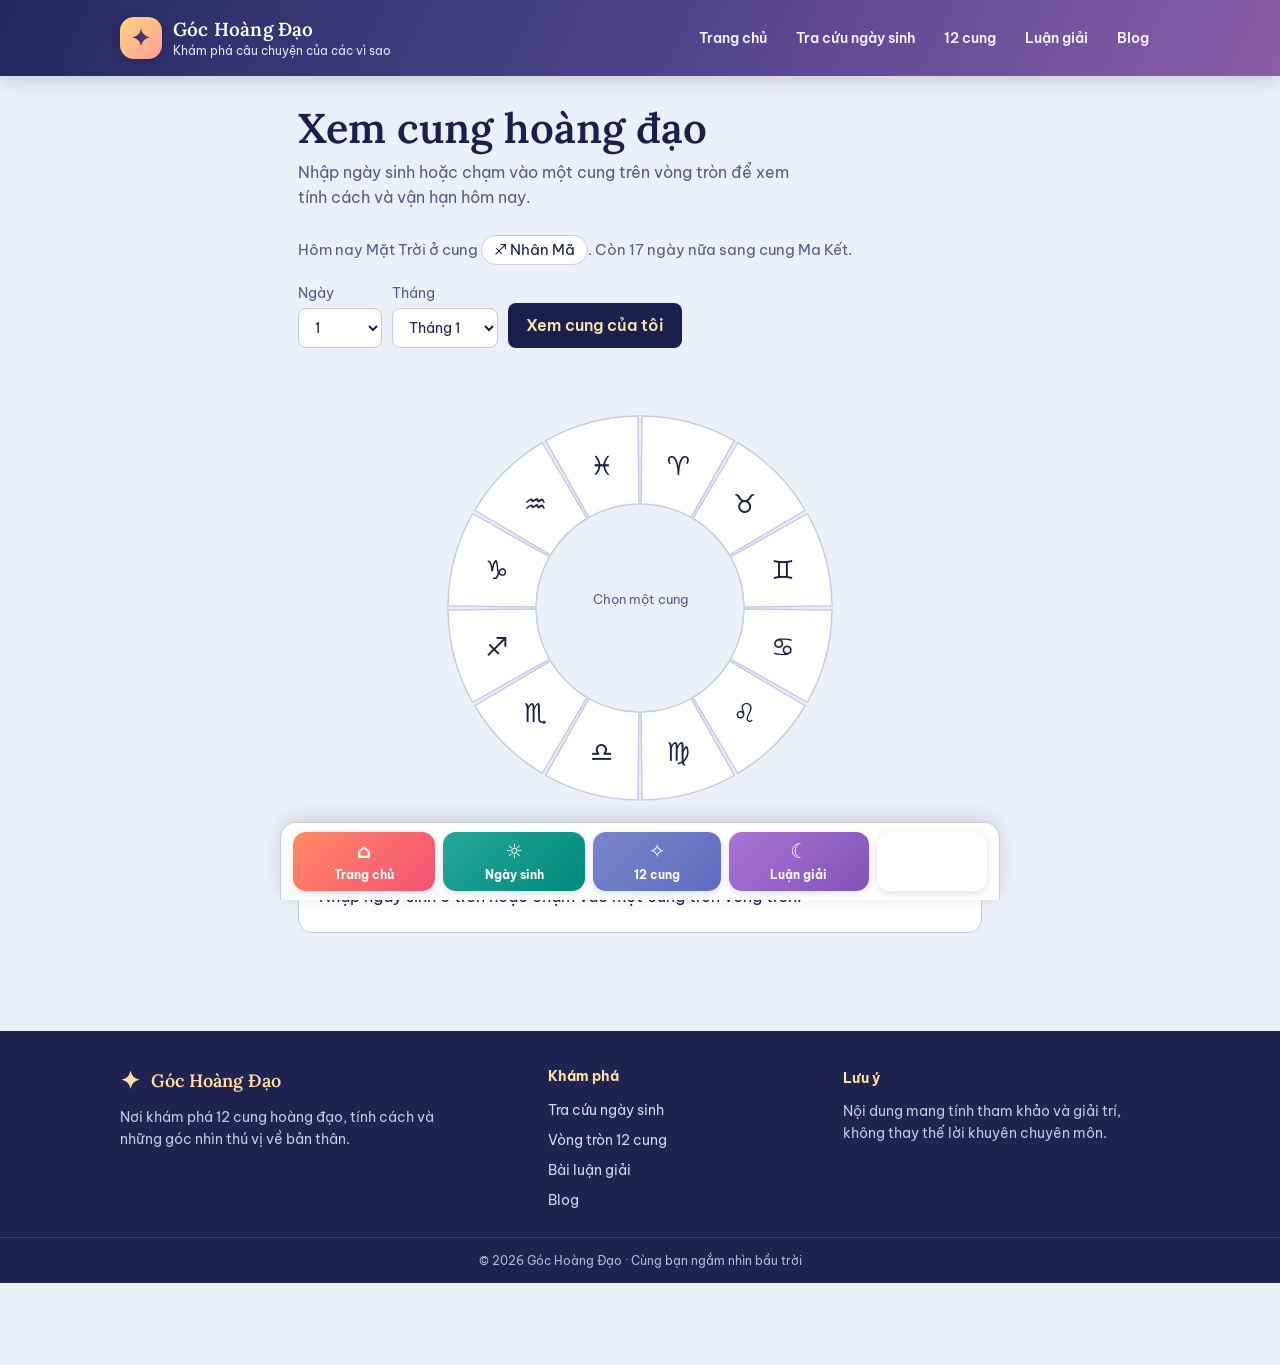
==== index.html @ cb4c326c "Refresh homepage stylesheet cache version" ====
<!DOCTYPE html>
<html lang="vi">
<head>
<meta charset="utf-8">
<meta name="viewport" content="width=device-width, initial-scale=1, viewport-fit=cover">
<title>Cung hoàng đạo</title>
<link rel="stylesheet" href="https://fonts.googleapis.com/css2?family=Be+Vietnam+Pro:wght@400;500;600&family=Lora:wght@500;600&display=swap">
<link rel="stylesheet" href="css/style.css?v=20261110">
</head>
<body id="top">
<header class="site-header">
  <div class="header-inner">
    <a class="brand" href="#top" aria-label="Góc Hoàng Đạo - Trang chủ">
      <span class="brand-mark" aria-hidden="true">✦</span>
      <span class="brand-copy"><strong>Góc Hoàng Đạo</strong><small>Khám phá câu chuyện của các vì sao</small></span>
    </a>
    <nav class="header-links" aria-label="Điều hướng chính">
      <a href="#top">Trang chủ</a>
      <a href="#lookup">Tra cứu ngày sinh</a>
      <a href="#wheel">12 cung</a>
      <a href="#detail">Luận giải</a>
      <a href="blog.php">Blog</a>
    </nav>
  </div>
</header>
<main>
<h1>Xem cung hoàng đạo</h1>
<p class="lead">Nhập ngày sinh hoặc chạm vào một cung trên vòng tròn để xem tính cách và vận hạn hôm nay.</p>

<p class="sunbar" id="sun"></p>
<div class="lookup" id="lookup">
  <label>Ngày <select id="d"></select></label>
  <label>Tháng <select id="m"></select></label>
  <button class="go" id="go">Xem cung của tôi</button>
</div>
<p class="err" id="err" role="alert"></p>
<p class="saved" id="saved"></p>

<svg class="wheel" id="wheel" viewBox="0 0 400 400" role="group" aria-label="Vòng 12 cung hoàng đạo"></svg>

<section class="card" id="detail" aria-live="polite"></section>
</main>
<footer class="site-footer">
  <div class="footer-inner">
    <div class="footer-about">
      <a class="footer-brand" href="#top"><span aria-hidden="true">✦</span> Góc Hoàng Đạo</a>
      <p>Nơi khám phá 12 cung hoàng đạo, tính cách và những góc nhìn thú vị về bản thân.</p>
    </div>
    <div class="footer-links">
      <strong>Khám phá</strong>
      <a href="#lookup">Tra cứu ngày sinh</a>
      <a href="#wheel">Vòng tròn 12 cung</a>
      <a href="#detail">Bài luận giải</a>
      <a href="blog.php">Blog</a>
    </div>
    <div class="footer-note">
      <strong>Lưu ý</strong>
      <p>Nội dung mang tính tham khảo và giải trí, không thay thế lời khuyên chuyên môn.</p>
    </div>
  </div>
  <div class="footer-bottom">© 2026 Góc Hoàng Đạo · Cùng bạn ngắm nhìn bầu trời</div>
</footer>

<nav class="bottom-nav" aria-label="Menu nhanh">
  <a href="#top" data-target="top"><span aria-hidden="true">⌂</span>Trang chủ</a>
  <a href="#lookup" data-target="lookup"><span aria-hidden="true">☼</span>Ngày sinh</a>
  <a href="#wheel" data-target="wheel"><span aria-hidden="true">✧</span>12 cung</a>
  <a href="#detail" data-target="detail"><span aria-hidden="true">☾</span>Luận giải</a>
  <a href="blog.php"><span aria-hidden="true">✎</span>Blog</a>
</nav>
<script src="js/script.js"></script>
</body>
</html>
---- css/style.css ----
:root{--bg:#EDEFF8;--surf:#FFFFFF;--ink:#1B1F4B;--mute:#565B85;--acc:#8F6516;--line:#C5C9E4;--hov:#E0E4F7;--sel:#1B1F4B;--onsel:#F3E3B5;color-scheme:light;box-sizing:border-box;padding-top:env(safe-area-inset-top,0px);padding-bottom:env(safe-area-inset-bottom,0px)}
@media (prefers-color-scheme:dark){:root:not([data-theme="light"]){--bg:#11142E;--surf:#1B1F45;--ink:#E7E9F7;--mute:#A3A8CF;--acc:#E0B866;--line:#363B73;--hov:#262B5C;--sel:#E0B866;--onsel:#11142E;color-scheme:dark}}
:root[data-theme="dark"]{--bg:#11142E;--surf:#1B1F45;--ink:#E7E9F7;--mute:#A3A8CF;--acc:#E0B866;--line:#363B73;--hov:#262B5C;--sel:#E0B866;--onsel:#11142E;color-scheme:dark}
*,*::before,*::after{box-sizing:inherit}
html{scroll-padding-top:env(safe-area-inset-top,0px)}
body{margin:0;background:var(--bg);color:var(--ink);font:400 16px/1.6 "Be Vietnam Pro",system-ui,sans-serif}
main{max-width:720px;margin:0 auto;padding:28px 18px 56px}
h1,h2{font-family:Lora,Georgia,serif;font-weight:600;margin:0}
h1{font-size:clamp(1.9rem,6vw,2.6rem);line-height:1.15}
.lead{color:var(--mute);margin:8px 0 24px;max-width:46ch}
.lookup{display:flex;flex-wrap:wrap;gap:10px;align-items:end;margin-bottom:6px}
label{display:flex;flex-direction:column;font-size:.85rem;color:var(--mute);gap:4px}
select,button{font:inherit;color:var(--ink)}
select{background:var(--surf);border:1px solid var(--line);border-radius:8px;padding:9px 12px;min-width:84px}
.go{background:var(--sel);color:var(--onsel);border:0;border-radius:8px;padding:10px 18px;font-weight:600;cursor:pointer}
:focus-visible{outline:3px solid var(--acc);outline-offset:2px}
.err{color:#B3261E;min-height:1.5em;margin:6px 0 0;font-size:.9rem}
@media (prefers-color-scheme:dark){:root:not([data-theme="light"]) .err{color:#FF9C94}}
.wheel{display:block;width:100%;max-width:400px;margin:8px auto 28px;height:auto}
.sec{cursor:pointer}
.sec path{fill:var(--surf);stroke:var(--line);stroke-width:1.5;transition:fill .15s}
.sec:hover path{fill:var(--hov)}
.sec text{fill:var(--ink);font-size:26px;text-anchor:middle;dominant-baseline:central;pointer-events:none}
.sec.on path{fill:var(--sel);stroke:var(--sel)}
.sec.on text{fill:var(--onsel)}
.sec:focus-visible{outline:none}
.sec:focus-visible path{stroke:var(--acc);stroke-width:4}
.hub-s{font-size:54px;fill:var(--acc);text-anchor:middle}
.hub-n{font:600 20px Lora,Georgia,serif;fill:var(--ink);text-anchor:middle}
.hub-d{font-size:13px;fill:var(--mute);text-anchor:middle}
.card{background:var(--surf);border:1px solid var(--line);border-radius:14px;padding:22px 20px}
.card h2{font-size:1.7rem}
.meta{color:var(--mute);margin:4px 0 14px}
.meta b{color:var(--acc);font-weight:600}
.card h3{font-size:1rem;margin:18px 0 2px;font-weight:600}
.card p{margin:0}
.today{margin-top:22px;padding-top:6px;border-top:1px solid var(--line)}
.today dl{margin:10px 0 0;display:grid;grid-template-columns:auto 1fr;gap:6px 14px}
.today dt{color:var(--mute)}
.today dd{margin:0}
.note{font-size:.8rem;color:var(--mute);margin-top:10px}
.sunbar{margin:0 0 18px;color:var(--mute);font-size:.92rem}
.chip{font:inherit;background:var(--surf);border:1px solid var(--line);border-radius:999px;padding:2px 12px;cursor:pointer;color:var(--ink)}
.saved{min-height:1.4em;margin:2px 0 10px;font-size:.88rem;color:var(--mute)}
.lnk{font:inherit;background:none;border:0;color:var(--acc);text-decoration:underline;cursor:pointer;padding:0}
.match{margin:6px 0 0;padding-left:1.2em}.match b{color:var(--acc)}

/* Thanh menu nhiều màu, tự ẩn khi cuộn xuống và hiện khi cuộn lên */
html{scroll-behavior:smooth;scroll-padding-bottom:calc(76px + env(safe-area-inset-bottom,0px))}
body{padding-bottom:calc(82px + env(safe-area-inset-bottom,0px))}
.bottom-nav{position:fixed;z-index:1000;left:0;right:0;bottom:0;display:flex;gap:8px;overflow-x:auto;overscroll-behavior-x:contain;scrollbar-width:none;-webkit-overflow-scrolling:touch;padding:9px 12px calc(9px + env(safe-area-inset-bottom,0px));background:color-mix(in srgb,var(--surf) 96%,transparent);border-top:1px solid var(--line);box-shadow:0 -4px 18px rgba(20,25,70,.14);backdrop-filter:blur(14px);-webkit-backdrop-filter:blur(14px);transform:translateY(0);opacity:1;transition:transform .25s ease,opacity .25s ease}
.bottom-nav::-webkit-scrollbar{display:none}
.bottom-nav a{flex:1 0 auto;min-width:76px;display:flex;flex-direction:column;align-items:center;justify-content:center;gap:2px;padding:7px 12px;border-radius:13px;color:#fff;text-decoration:none;font-size:.76rem;font-weight:700;white-space:nowrap;box-shadow:0 2px 7px rgba(20,25,70,.14);transition:filter .15s,transform .15s}
.bottom-nav a:nth-child(1){background:linear-gradient(135deg,#ff8a65,#f45175)}
.bottom-nav a:nth-child(2){background:linear-gradient(135deg,#26a69a,#00897b)}
.bottom-nav a:nth-child(3){background:linear-gradient(135deg,#7986cb,#5c6bc0)}
.bottom-nav a:nth-child(4){background:linear-gradient(135deg,#ab72d5,#8053b8)}
.bottom-nav a span{font-size:1.25rem;line-height:1.2;color:#fff}
.bottom-nav a:active,.bottom-nav a:focus-visible{filter:brightness(1.12);transform:translateY(-2px)}
.bottom-nav.nav-hidden{transform:translateY(110%);opacity:0;pointer-events:none}
@media(min-width:700px){.bottom-nav{left:50%;right:auto;transform:translateX(-50%);width:min(100%,720px);border:1px solid var(--line);border-bottom:0;border-radius:16px 16px 0 0}.bottom-nav.nav-hidden{transform:translate(-50%,110%)}}
@media(prefers-reduced-motion:reduce){html{scroll-behavior:auto}.bottom-nav{transition:none}}


/* Header trang */
.site-header{position:relative;z-index:5;background:linear-gradient(115deg,#25285f 0%,#51458d 55%,#8b5da8 100%);color:#fff;box-shadow:0 5px 20px rgba(29,28,80,.18)}
.header-inner{max-width:1080px;margin:0 auto;padding:17px 20px;display:flex;align-items:center;justify-content:space-between;gap:22px}
.brand,.footer-brand{display:inline-flex;align-items:center;gap:11px;color:inherit;text-decoration:none}
.brand-mark{width:42px;height:42px;display:grid;place-items:center;border-radius:14px;background:linear-gradient(135deg,#ffd77d,#ff9c9c);color:#43336f;font-size:1.65rem;box-shadow:0 3px 12px rgba(0,0,0,.16)}
.brand-copy{display:flex;flex-direction:column;line-height:1.3}
.brand-copy strong{font:600 1.18rem Lora,Georgia,serif;letter-spacing:.01em}
.brand-copy small{font-size:.72rem;color:#e7e2ff;margin-top:3px}
.header-links{display:flex;align-items:center;justify-content:flex-end;gap:7px;flex-wrap:wrap}
.header-links a{color:#f7f4ff;text-decoration:none;font-size:.86rem;font-weight:600;padding:8px 11px;border-radius:999px;transition:background .18s,color .18s}
.header-links a:hover,.header-links a:focus-visible{background:rgba(255,255,255,.17);color:#ffe5a6}
.site-footer{margin-top:42px;background:#20234f;color:#eeedff}
.footer-inner{max-width:1080px;margin:0 auto;padding:34px 20px 26px;display:grid;grid-template-columns:1.5fr 1fr 1.2fr;gap:32px}
.footer-brand{font:600 1.12rem Lora,Georgia,serif;color:#ffe0a0}
.footer-brand span{font-size:1.5rem}
.footer-about p,.footer-note p{max-width:38ch;color:#c7c8e4;font-size:.86rem;margin:10px 0 0}
.footer-links{display:flex;flex-direction:column;align-items:flex-start;gap:8px}
.footer-links strong,.footer-note strong{color:#ffe0a0;font-size:.9rem;margin-bottom:3px}
.footer-links a{color:#d9d8f0;text-decoration:none;font-size:.86rem}
.footer-links a:hover{color:#fff0bd;text-decoration:underline}
.footer-bottom{border-top:1px solid rgba(255,255,255,.13);padding:13px 18px;text-align:center;color:#b9badb;font-size:.76rem}
@media(max-width:640px){
  .header-inner{align-items:flex-start;flex-direction:column;gap:13px;padding:14px 16px}
  .header-links{width:100%;justify-content:flex-start;gap:4px}
  .header-links a{font-size:.78rem;padding:7px 9px}
  .footer-inner{grid-template-columns:1fr;gap:22px;padding:28px 18px 22px}
}


/* Blog */
.blog-main{max-width:980px}
.blog-grid{display:grid;grid-template-columns:repeat(auto-fit,minmax(250px,1fr));gap:18px;margin-top:26px}
.blog-card,.blog-empty{overflow:hidden;background:var(--surf);border:1px solid var(--line);border-radius:16px}
.blog-card> a img{display:block;width:100%;height:190px;object-fit:cover}
.blog-card-body{padding:18px}
.blog-card h2{font-size:1.25rem;line-height:1.35;margin:6px 0 10px}
.blog-card h2 a{color:var(--ink);text-decoration:none}
.blog-card p{color:var(--mute);margin:0 0 12px}
.blog-category{color:var(--acc)!important;font-size:.82rem;font-weight:700;letter-spacing:.03em}
.blog-read,.blog-back{color:var(--acc);font-weight:600;text-decoration:none}
.blog-empty{padding:28px}
.blog-article{max-width:760px;margin:0 auto;background:var(--surf);border:1px solid var(--line);border-radius:16px;padding:clamp(20px,5vw,42px)}
.blog-article h1{margin:8px 0 12px}
.blog-hero{display:block;width:100%;max-height:460px;object-fit:cover;border-radius:12px;margin:22px 0}
.blog-content{font-size:1.04rem;line-height:1.9;overflow-wrap:anywhere}
.admin-wrap{max-width:850px;margin:0 auto;padding:28px 16px 70px}
.admin-panel{background:var(--surf);border:1px solid var(--line);border-radius:16px;padding:24px;box-shadow:0 8px 28px rgba(20,25,70,.08)}
.admin-panel h1{font-size:1.8rem;margin-bottom:18px}
.admin-panel form{display:grid;gap:14px}
.admin-panel label{display:flex;flex-direction:column;gap:6px;color:var(--mute);font-weight:600}
.admin-panel input,.admin-panel textarea,.admin-panel select{width:100%;padding:11px 12px;border:1px solid var(--line);border-radius:9px;background:var(--bg);color:var(--ink);font:inherit}
.admin-panel textarea{resize:vertical}
.admin-panel .go{justify-self:start}
.admin-panel a{color:var(--acc)}
.admin-error,.admin-message{color:#b3261e}
.admin-wide{max-width:100%}
.admin-top{display:flex;align-items:center;justify-content:space-between;gap:12px}
.admin-new{display:inline-block;text-decoration:none;padding:10px 15px}
.admin-table{overflow-x:auto}
.admin-table table{width:100%;border-collapse:collapse}
.admin-table th,.admin-table td{text-align:left;padding:12px 9px;border-bottom:1px solid var(--line)}
.inline-form{display:inline}
@media(max-width:600px){.admin-panel{padding:18px}.admin-top{align-items:flex-start;flex-direction:column}.admin-table th,.admin-table td{font-size:.85rem}}


/* Blog refresh: giao dien responsive, ro rang tren dien thoai */
.blog-main{max-width:1100px;padding-top:42px;padding-bottom:64px}
.blog-main>h1{color:var(--ink);letter-spacing:-.025em}
.blog-main>.lead{font-size:1rem;max-width:620px;margin:12px 0 30px}
.blog-grid{grid-template-columns:repeat(auto-fit,minmax(min(100%,290px),1fr));gap:22px}
.blog-card{display:flex;flex-direction:column;min-width:0;box-shadow:0 8px 24px rgba(37,40,95,.07);transition:transform .2s ease,box-shadow .2s ease}
.blog-card:hover{transform:translateY(-3px);box-shadow:0 14px 30px rgba(37,40,95,.13)}
.blog-card>a:first-child{display:block;overflow:hidden;background:linear-gradient(135deg,#dedcf5,#f8e7d2)}
.blog-card>a:first-child img{height:210px;transition:transform .35s ease}
.blog-card:hover>a:first-child img{transform:scale(1.035)}
.blog-card-body{display:flex;flex:1;flex-direction:column;align-items:flex-start;padding:20px}
.blog-card h2{font-size:clamp(1.2rem,3vw,1.45rem);margin:7px 0 10px}
.blog-card-body>p:not(.blog-category){line-height:1.7}
.blog-read{display:inline-flex;margin-top:auto;padding-top:8px}
.blog-empty{padding:clamp(24px,5vw,42px);text-align:center;box-shadow:0 8px 24px rgba(37,40,95,.06)}
.blog-empty h2{font-size:1.45rem;margin-bottom:8px}
.blog-article{box-shadow:0 10px 32px rgba(37,40,95,.08)}
.blog-article .meta{font-size:.88rem}
.blog-content{white-space:normal;color:var(--ink)}
.blog-back{display:inline-block;margin-bottom:18px}
@media(max-width:600px){
 .blog-main{padding:26px 14px 48px}
 .blog-grid{grid-template-columns:1fr;gap:16px}
 .blog-card>a:first-child img{height:190px}
 .blog-card-body{padding:17px}
 .blog-article{padding:21px 17px;border-radius:13px}
 .blog-article h1{font-size:1.8rem}
 .blog-content{font-size:1rem;line-height:1.85}
}
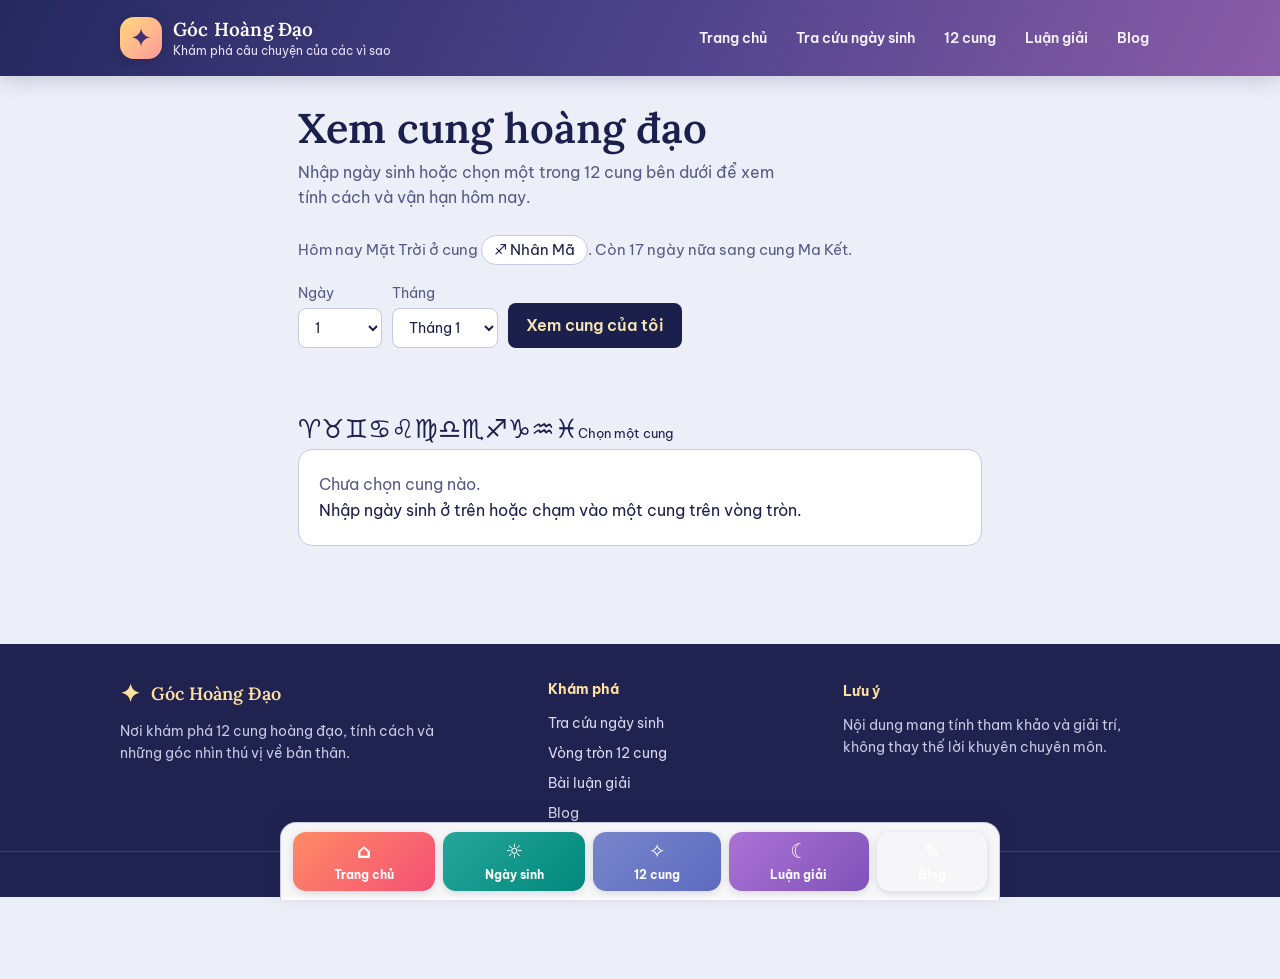
==== commit 5df16044: "Replace zodiac wheel with 12-sign selectable list" ====
--- a/index.html
+++ b/index.html
@@ -5,9 +5,9 @@
 <meta name="viewport" content="width=device-width, initial-scale=1, viewport-fit=cover">
 <title>Cung hoàng đạo</title>
 <link rel="stylesheet" href="https://fonts.googleapis.com/css2?family=Be+Vietnam+Pro:wght@400;500;600&family=Lora:wght@500;600&display=swap">
-<link rel="stylesheet" href="css/style.css?v=20261110">
+<link rel="stylesheet" href="css/style.css?v=20261111">
 </head>
-<body id="top">
+<body id="top" class="home-page">
 <header class="site-header">
   <div class="header-inner">
     <a class="brand" href="#top" aria-label="Góc Hoàng Đạo - Trang chủ">
@@ -25,7 +25,7 @@
 </header>
 <main>
 <h1>Xem cung hoàng đạo</h1>
-<p class="lead">Nhập ngày sinh hoặc chạm vào một cung trên vòng tròn để xem tính cách và vận hạn hôm nay.</p>
+<p class="lead">Nhập ngày sinh hoặc chọn một trong 12 cung bên dưới để xem tính cách và vận hạn hôm nay.</p>
 
 <p class="sunbar" id="sun"></p>
 <div class="lookup" id="lookup">
@@ -36,7 +36,7 @@
 <p class="err" id="err" role="alert"></p>
 <p class="saved" id="saved"></p>
 
-<svg class="wheel" id="wheel" viewBox="0 0 400 400" role="group" aria-label="Vòng 12 cung hoàng đạo"></svg>
+<section class="zodiac-picker" id="wheel" aria-label="Danh sách 12 cung hoàng đạo"><h2>Chọn cung hoàng đạo</h2><p class="picker-note">Chạm vào cung bạn muốn khám phá</p><div class="zodiac-list" id="zodiac-list"></div></section>
 
 <section class="card" id="detail" aria-live="polite"></section>
 </main>
--- a/css/style.css
+++ b/css/style.css
@@ -156,3 +156,61 @@
  .blog-article h1{font-size:1.8rem}
  .blog-content{font-size:1rem;line-height:1.85}
 }
+
+/* Trình soạn và đăng bài */
+.post-editor .editor-help{color:var(--mute);margin:-8px 0 20px}
+.post-editor form{gap:17px}
+.post-editor label small{font-weight:400;line-height:1.5}
+.editor-actions{display:flex;align-items:center;gap:12px;flex-wrap:wrap}
+.editor-actions .go,.editor-actions .save-draft{justify-self:auto;min-height:44px;padding:10px 17px;border-radius:9px;font:inherit;font-weight:700;cursor:pointer}
+.editor-actions .save-draft{border:1px solid var(--line);background:var(--hov);color:var(--ink)}
+.editor-current-image{display:grid;gap:7px;color:var(--mute);font-size:.85rem}
+.editor-current-image img{width:min(100%,420px);max-height:240px;object-fit:cover;border-radius:12px;border:1px solid var(--line)}
+.admin-success{padding:10px 13px;border-radius:9px;background:#e5f6e9;color:#176b32}
+@media(max-width:520px){.editor-actions{align-items:stretch;flex-direction:column}.editor-actions>*{text-align:center}.post-editor h1{font-size:1.55rem}}
+
+
+/* Blog den nham: anh nho ben trai, noi dung ben phai */
+body.blog-page{--bg:#151515;--surf:#202020;--ink:#f1eee8;--mute:#aaa49a;--acc:#d6b36a;--line:#393630;--hov:#302b22;--sel:#d6b36a;--onsel:#171511;background:#151515;color:#f1eee8;color-scheme:dark}
+.blog-page .site-header{background:#1c1b19;border-bottom:1px solid #393630;box-shadow:0 4px 18px rgba(0,0,0,.35)}
+.blog-page .brand-mark{background:#30291d;color:#e3c47e;box-shadow:none;border:1px solid #685637}
+.blog-page .brand-copy small{color:#b9ad91}
+.blog-page .header-links a{color:#e7dfcf}
+.blog-page .header-links a:hover{background:#302b22;color:#f0d28e}
+.blog-page .blog-main{max-width:920px;padding-top:34px}
+.blog-page .blog-main>h1{color:#e3c47e}
+.blog-page .blog-main>.lead{color:#aaa49a}
+.blog-page .blog-grid{display:grid;grid-template-columns:1fr;gap:14px}
+.blog-page .blog-card{display:flex;flex-direction:row;align-items:stretch;min-height:142px;background:#202020;border:1px solid #393630;border-radius:12px;box-shadow:0 5px 16px rgba(0,0,0,.22);transition:border-color .18s,background .18s}
+.blog-page .blog-card:hover{transform:none;background:#25231f;border-color:#76613b;box-shadow:0 7px 20px rgba(0,0,0,.3)}
+.blog-page .blog-card>a:first-child{flex:0 0 150px;width:150px;min-height:142px;overflow:hidden;background:#292722}
+.blog-page .blog-card>a:first-child img{display:block;width:100%;height:100%;min-height:142px;max-height:170px;object-fit:cover;transition:transform .25s}
+.blog-page .blog-card:hover>a:first-child img{transform:scale(1.025)}
+.blog-page .blog-card-body{min-width:0;padding:14px 17px;display:flex;flex:1;flex-direction:column;align-items:flex-start}
+.blog-page .blog-card h2{font-size:1.15rem;line-height:1.4;margin:4px 0 6px}
+.blog-page .blog-card h2 a{color:#f0e8d8}
+.blog-page .blog-card p{color:#aaa49a;font-size:.9rem;line-height:1.55;margin:0 0 8px}
+.blog-page .blog-card .blog-category{color:#d6b36a!important;font-size:.73rem;letter-spacing:.08em;text-transform:uppercase;font-weight:700}
+.blog-page .blog-read,.blog-page .blog-back{color:#d6b36a;font-size:.88rem}
+.blog-page .blog-article{max-width:820px;background:#202020;border:1px solid #393630;box-shadow:0 8px 28px rgba(0,0,0,.28)}
+.blog-page .blog-hero{display:block;width:min(100%,220px);height:150px;max-height:150px;object-fit:cover;border:1px solid #494234;border-radius:10px;margin:18px 0}
+.blog-page .blog-article h1{color:#f0e8d8}
+.blog-page .blog-content{color:#e2ded6;font-size:1rem;line-height:1.9}
+.blog-page .blog-empty{background:#202020;border-color:#393630;color:#f1eee8}
+.blog-page .site-footer{background:#1c1b19;border-top:1px solid #393630}
+.blog-page .footer-bottom{border-color:#393630;color:#9f988b}
+@media(max-width:560px){
+.blog-page .blog-main{padding:24px 12px 46px}
+.blog-page .blog-card{min-height:112px}
+.blog-page .blog-card>a:first-child{flex-basis:108px;width:108px;min-height:112px}
+.blog-page .blog-card>a:first-child img{min-height:112px;max-height:132px}
+.blog-page .blog-card-body{padding:10px 11px}
+.blog-page .blog-card h2{font-size:1rem;line-height:1.32}
+.blog-page .blog-card p{font-size:.79rem;line-height:1.45;margin-bottom:5px}
+.blog-page .blog-card .blog-category{font-size:.66rem}
+.blog-page .blog-read{font-size:.78rem}
+.blog-page .blog-article{padding:16px 13px;border-radius:11px}
+.blog-page .blog-hero{width:min(100%,160px);height:112px;max-height:112px;margin:14px 0}
+.blog-page .blog-article h1{font-size:1.35rem;line-height:1.35}
+.blog-page .blog-content{font-size:.94rem;line-height:1.8}
+}
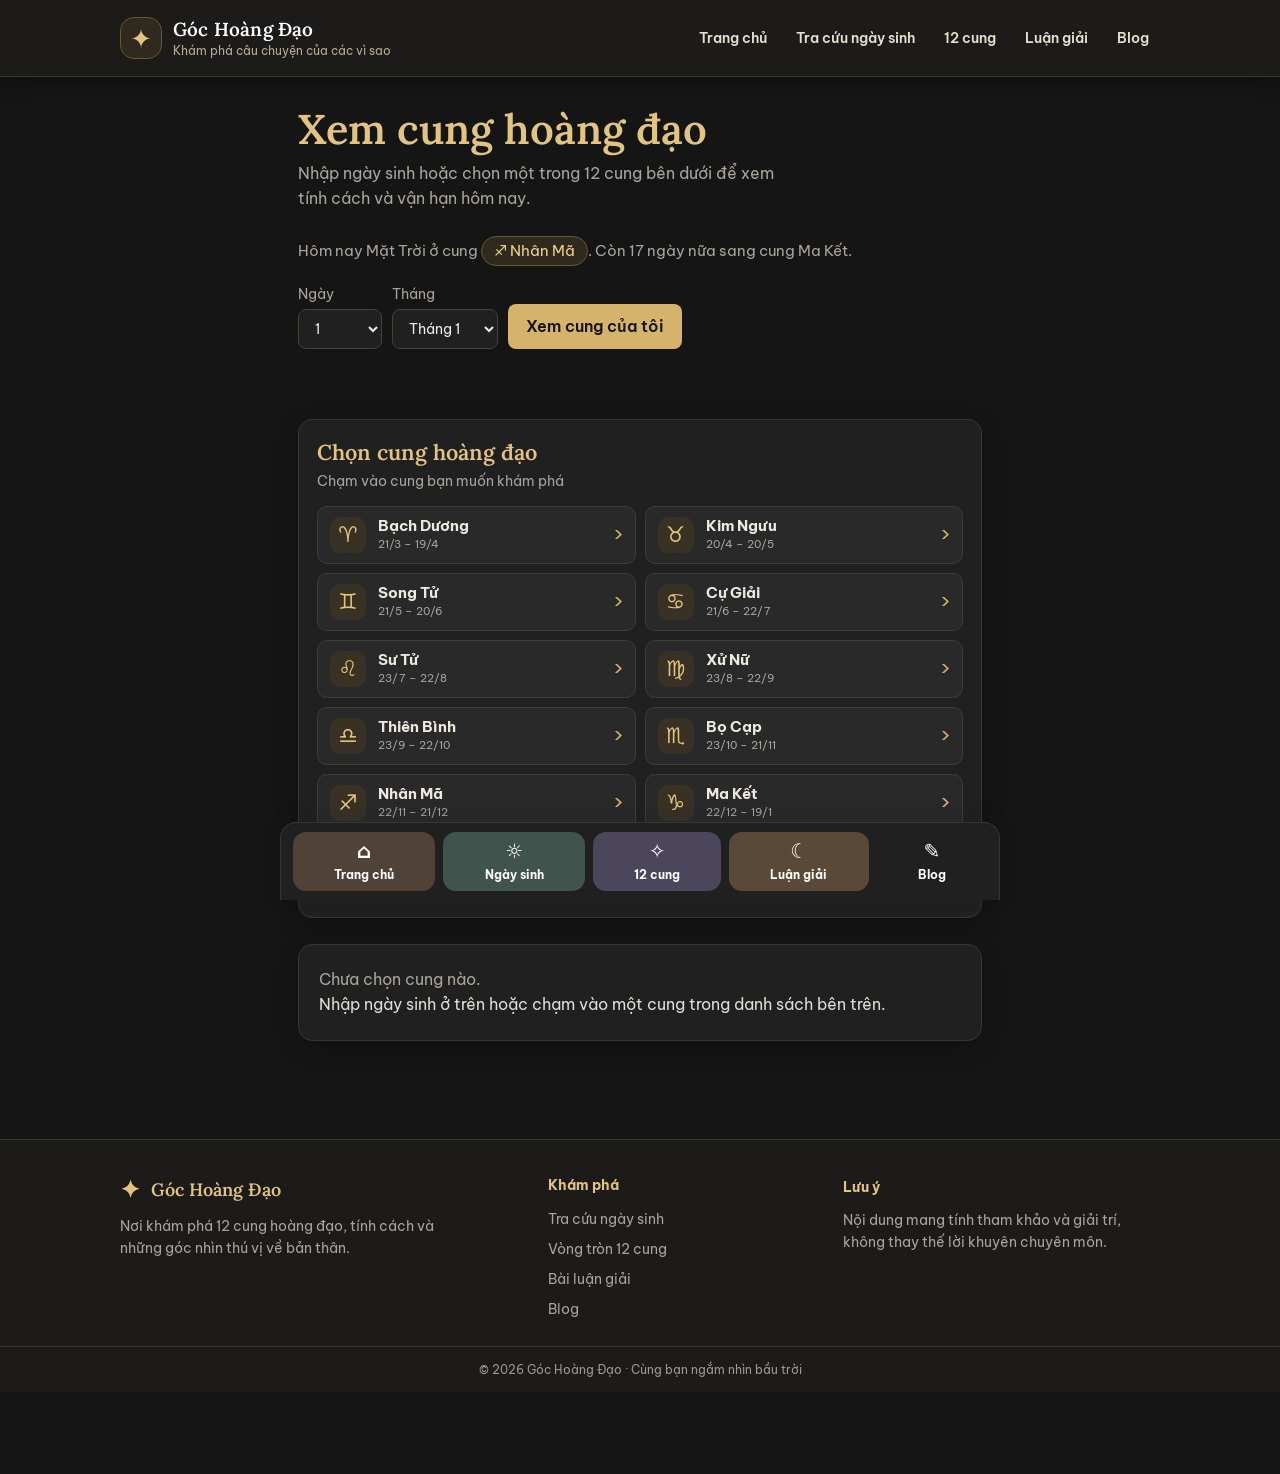
==== commit 1a2fa34c: "Refresh homepage stylesheet cache after layout fix" ====
--- a/index.html
+++ b/index.html
@@ -5,7 +5,7 @@
 <meta name="viewport" content="width=device-width, initial-scale=1, viewport-fit=cover">
 <title>Cung hoàng đạo</title>
 <link rel="stylesheet" href="https://fonts.googleapis.com/css2?family=Be+Vietnam+Pro:wght@400;500;600&family=Lora:wght@500;600&display=swap">
-<link rel="stylesheet" href="css/style.css?v=20261111">
+<link rel="stylesheet" href="css/style.css?v=20261112">
 </head>
 <body id="top" class="home-page">
 <header class="site-header">
--- a/css/style.css
+++ b/css/style.css
@@ -214,3 +214,49 @@
 .blog-page .blog-article h1{font-size:1.35rem;line-height:1.35}
 .blog-page .blog-content{font-size:.94rem;line-height:1.8}
 }
+
+
+/* Trang chu: nen den nham va danh sach 12 cung dang menu */
+body.home-page{--bg:#151515;--surf:#202020;--ink:#f1eee8;--mute:#aaa49a;--acc:#d6b36a;--line:#393630;--hov:#302b22;--sel:#d6b36a;--onsel:#171511;background:#151515;color:#f1eee8;color-scheme:dark}
+.home-page .site-header{background:#1c1b19;border-bottom:1px solid #393630;box-shadow:0 4px 18px rgba(0,0,0,.35)}
+.home-page .brand-mark{background:#30291d;color:#e3c47e;box-shadow:none;border:1px solid #685637}
+.home-page .brand-copy small{color:#b9ad91}
+.home-page .header-links a{color:#e7dfcf}
+.home-page .header-links a:hover{background:#302b22;color:#f0d28e}
+.home-page main>h1{color:#e3c47e}
+.home-page .lead,.home-page .sunbar{color:#aaa49a}
+.home-page .card,.home-page .zodiac-picker{background:#202020;border:1px solid #393630;border-radius:14px;box-shadow:0 7px 22px rgba(0,0,0,.22)}
+.home-page .card{color:#e2ded6}
+.home-page .card h2,.home-page .card h3{color:#e3c47e}
+.home-page .chip{background:#30291d;border-color:#685637;color:#f0d28e}
+.home-page .lookup select{background:#202020;border-color:#494234;color:#f1eee8}
+.home-page .go{background:#d6b36a;color:#171511}
+.zodiac-picker{padding:18px;margin:20px 0 26px}
+.zodiac-picker>h2{font:600 1.35rem Lora,Georgia,serif;color:#e3c47e}
+.picker-note{margin:4px 0 14px;color:#aaa49a;font-size:.86rem}
+.zodiac-list{display:grid;grid-template-columns:1fr 1fr;gap:9px}
+.zodiac-option{min-width:0;display:grid;grid-template-columns:38px minmax(0,1fr) auto;grid-template-rows:auto auto;align-items:center;column-gap:10px;padding:10px 12px;text-align:left;background:#292929;border:1px solid #403d36;border-radius:10px;color:#eee9df;font:inherit;cursor:pointer;transition:background .16s,border-color .16s,transform .16s}
+.zodiac-option:hover{background:#302b22;border-color:#806b43}
+.zodiac-option:active{transform:scale(.985)}
+.zodiac-symbol{grid-row:1/3;width:36px;height:36px;display:grid;place-items:center;border-radius:10px;background:#393124;color:#e4c47e;font-size:1.35rem}
+.zodiac-name{font-size:.91rem;font-weight:700;line-height:1.3}
+.zodiac-date{font-size:.7rem;color:#aaa49a;line-height:1.3}
+.zodiac-arrow{grid-column:3;grid-row:1/3;color:#d6b36a;font-size:1.35rem}
+.zodiac-option.on{background:#382f20;border-color:#d6b36a;box-shadow:inset 3px 0 #d6b36a}
+.zodiac-option.on .zodiac-name{color:#f2d58f}
+.home-page .site-footer{background:#1c1b19;border-top:1px solid #393630}
+.home-page .footer-brand,.home-page .footer-links strong,.home-page .footer-note strong{color:#e3c47e}
+.home-page .footer-about p,.home-page .footer-note p,.home-page .footer-links a{color:#aaa49a}
+.home-page .footer-bottom{border-color:#393630;color:#9f988b}
+.home-page .bottom-nav{background:#202020;border-color:#393630}
+.home-page .bottom-nav a{box-shadow:none}
+.home-page .bottom-nav a:nth-child(1){background:#514238}
+.home-page .bottom-nav a:nth-child(2){background:#40534c}
+.home-page .bottom-nav a:nth-child(3){background:#4b465b}
+.home-page .bottom-nav a:nth-child(4){background:#5b4938}
+@media(max-width:560px){
+ .home-page main{padding:24px 13px 48px}
+ .zodiac-picker{padding:13px}
+ .zodiac-list{grid-template-columns:1fr;gap:7px}
+ .zodiac-option{grid-template-columns:36px minmax(0,1fr) auto;padding:9px 11px}
+}
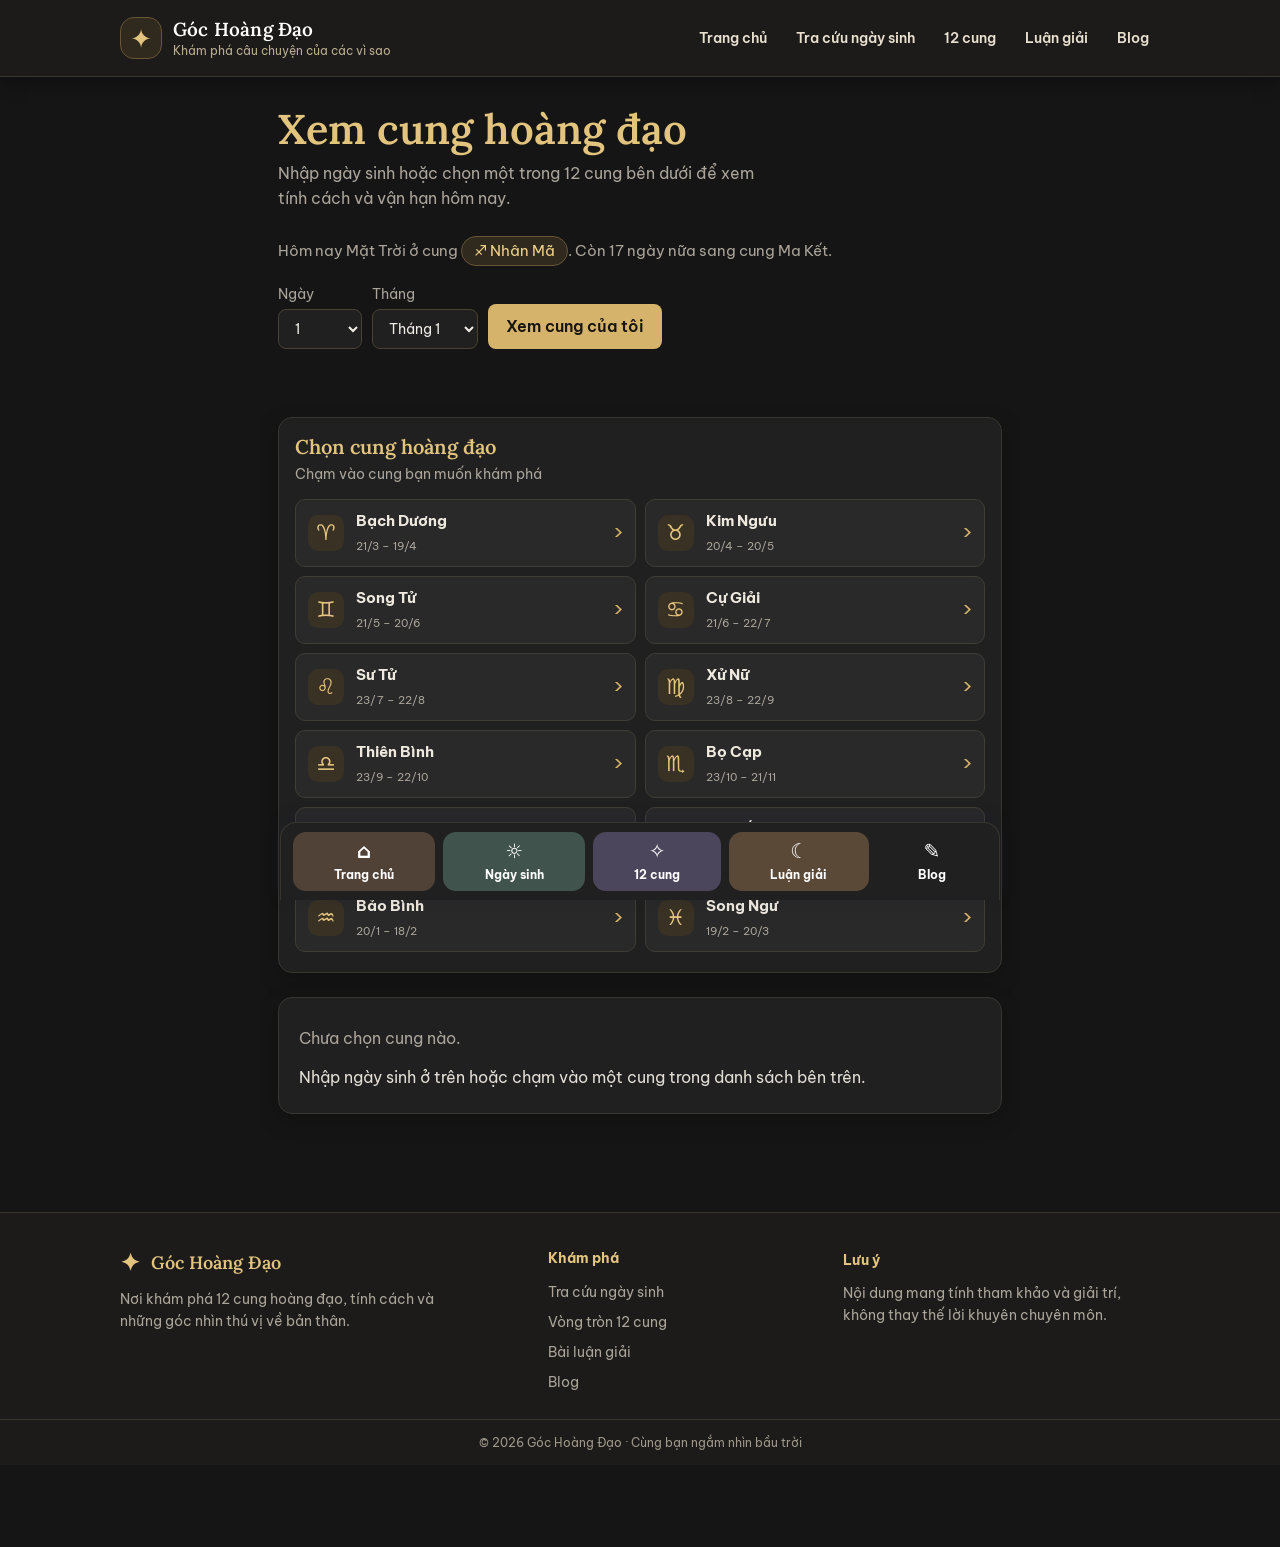
==== commit 8b4d1d6b: "Refresh homepage CSS cache after zodiac list fix" ====
--- a/index.html
+++ b/index.html
@@ -5,7 +5,7 @@
 <meta name="viewport" content="width=device-width, initial-scale=1, viewport-fit=cover">
 <title>Cung hoàng đạo</title>
 <link rel="stylesheet" href="https://fonts.googleapis.com/css2?family=Be+Vietnam+Pro:wght@400;500;600&family=Lora:wght@500;600&display=swap">
-<link rel="stylesheet" href="css/style.css?v=20261112">
+<link rel="stylesheet" href="css/style.css?v=20261113">
 </head>
 <body id="top" class="home-page">
 <header class="site-header">
--- a/css/style.css
+++ b/css/style.css
@@ -260,3 +260,41 @@
  .zodiac-list{grid-template-columns:1fr;gap:7px}
  .zodiac-option{grid-template-columns:36px minmax(0,1fr) auto;padding:9px 11px}
 }
+
+
+/* Fix khung trang chu va chuyen 12 cung thanh hang cuon ngang */
+.home-page, .home-page main{min-width:0;width:100%;max-width:100%;overflow-x:hidden}
+.home-page main{max-width:760px;margin-left:auto;margin-right:auto}
+.home-page .zodiac-picker{display:block;width:100%;max-width:100%;min-width:0;overflow:hidden;padding:16px;margin:18px 0 24px}
+.home-page .zodiac-list{display:flex;flex-wrap:nowrap;gap:9px;width:100%;max-width:100%;min-width:0;overflow-x:auto;overflow-y:hidden;padding:2px 2px 12px;scroll-snap-type:x mandatory;overscroll-behavior-x:contain;-webkit-overflow-scrolling:touch;scrollbar-width:thin;scrollbar-color:#806b43 #292929}
+.home-page .zodiac-option{display:grid;flex:0 0 158px;width:158px;min-width:0;min-height:64px;scroll-snap-align:start}
+.home-page .zodiac-option:focus-visible{outline:2px solid #d6b36a;outline-offset:2px}
+.home-page .zodiac-picker>h2{margin:0;font-size:1.25rem}
+.home-page .picker-note{margin:4px 0 12px}
+@media(max-width:560px){
+ .home-page main{padding:22px 12px 48px}
+ .home-page .zodiac-picker{padding:12px 10px}
+ .home-page .zodiac-list{gap:8px}
+ .home-page .zodiac-option{flex-basis:142px;width:142px;min-height:60px;padding:9px 10px}
+ .home-page .zodiac-symbol{width:32px;height:32px;font-size:1.2rem}
+ .home-page .zodiac-name{font-size:.85rem}
+ .home-page .zodiac-date{font-size:.66rem}
+}
+
+
+/* Sua danh sach 12 cung: hien du ca 12, tach ro ten va ngay sinh */
+.home-page .zodiac-picker{overflow:visible}
+.home-page .zodiac-list{display:grid;grid-template-columns:repeat(2,minmax(0,1fr));grid-auto-flow:row;gap:9px;overflow:visible;padding:2px 0 4px;scroll-snap-type:none}
+.home-page .zodiac-option{display:grid;grid-template-columns:38px minmax(0,1fr) 18px;grid-template-rows:auto auto;align-items:center;column-gap:10px;row-gap:3px;flex:initial;width:100%;min-width:0;min-height:68px;padding:10px 12px;white-space:normal}
+.home-page .zodiac-symbol{grid-column:1;grid-row:1 / 3}
+.home-page .zodiac-name{grid-column:2;grid-row:1;display:block;min-width:0;line-height:1.35;white-space:normal}
+.home-page .zodiac-date{grid-column:2;grid-row:2;display:block;min-width:0;line-height:1.35;white-space:nowrap;margin-top:2px}
+.home-page .zodiac-arrow{grid-column:3;grid-row:1 / 3;justify-self:end}
+.home-page .card h2{display:block;line-height:1.3;margin-bottom:4px}
+.home-page .card .meta{display:block;line-height:1.6;margin:6px 0 14px}
+@media(max-width:560px){
+ .home-page .zodiac-list{grid-template-columns:1fr;gap:8px}
+ .home-page .zodiac-option{width:100%;min-height:64px;padding:9px 11px}
+ .home-page .zodiac-name{font-size:.9rem}
+ .home-page .zodiac-date{font-size:.73rem}
+}
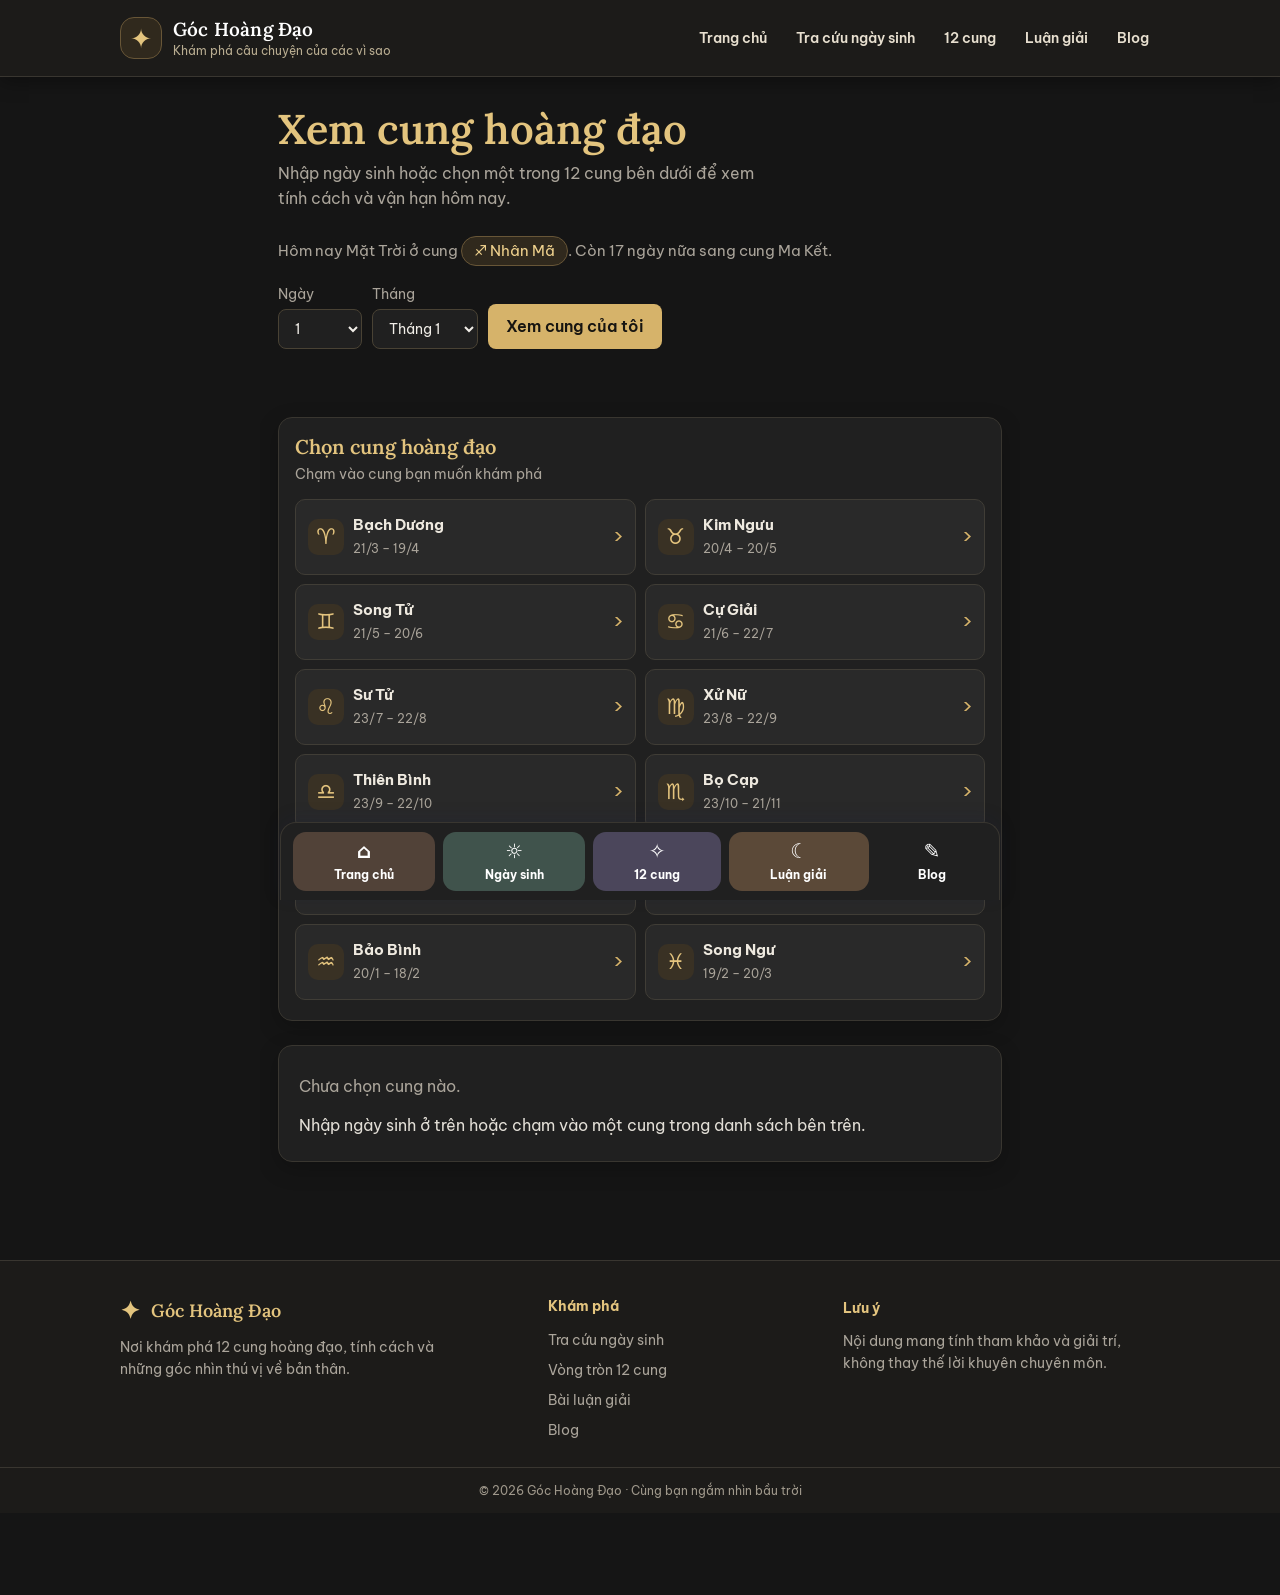
==== commit a217c7b3: "Refresh zodiac stylesheet cache" ====
--- a/index.html
+++ b/index.html
@@ -5,7 +5,7 @@
 <meta name="viewport" content="width=device-width, initial-scale=1, viewport-fit=cover">
 <title>Cung hoàng đạo</title>
 <link rel="stylesheet" href="https://fonts.googleapis.com/css2?family=Be+Vietnam+Pro:wght@400;500;600&family=Lora:wght@500;600&display=swap">
-<link rel="stylesheet" href="css/style.css?v=20261113">
+<link rel="stylesheet" href="css/style.css?v=20261114">
 </head>
 <body id="top" class="home-page">
 <header class="site-header">
--- a/css/style.css
+++ b/css/style.css
@@ -298,3 +298,27 @@
  .home-page .zodiac-name{font-size:.9rem}
  .home-page .zodiac-date{font-size:.73rem}
 }
+
+/* Fix rieng khung cung Song Tu va cac ten cung co dau/khoang trang */
+.home-page .zodiac-option{
+  display:grid!important;
+  grid-template-columns:36px minmax(0,1fr) 16px!important;
+  grid-template-rows:minmax(20px,auto) minmax(18px,auto)!important;
+  grid-template-areas:"symbol name arrow" "symbol date arrow"!important;
+  align-content:center;
+  align-items:center;
+  column-gap:9px;
+  row-gap:5px!important;
+  min-height:76px!important;
+  height:auto!important;
+  overflow:hidden;
+}
+.home-page .zodiac-option .zodiac-symbol{grid-area:symbol!important;justify-self:center;align-self:center}
+.home-page .zodiac-option .zodiac-name{grid-area:name!important;display:block!important;min-width:0!important;width:100%;margin:0!important;padding:0!important;line-height:1.35!important;white-space:normal!important;overflow-wrap:normal!important;word-break:normal!important}
+.home-page .zodiac-option .zodiac-date{grid-area:date!important;display:block!important;min-width:0!important;width:100%;margin:0!important;padding:0!important;font-size:.72rem!important;line-height:1.35!important;white-space:normal!important;overflow-wrap:normal!important}
+.home-page .zodiac-option .zodiac-arrow{grid-area:arrow!important;justify-self:end}
+@media(max-width:560px){
+ .home-page .zodiac-option{min-height:72px!important;padding:9px 11px!important;column-gap:8px;row-gap:5px!important}
+ .home-page .zodiac-option .zodiac-name{font-size:.9rem!important}
+ .home-page .zodiac-option .zodiac-date{font-size:.72rem!important}
+}
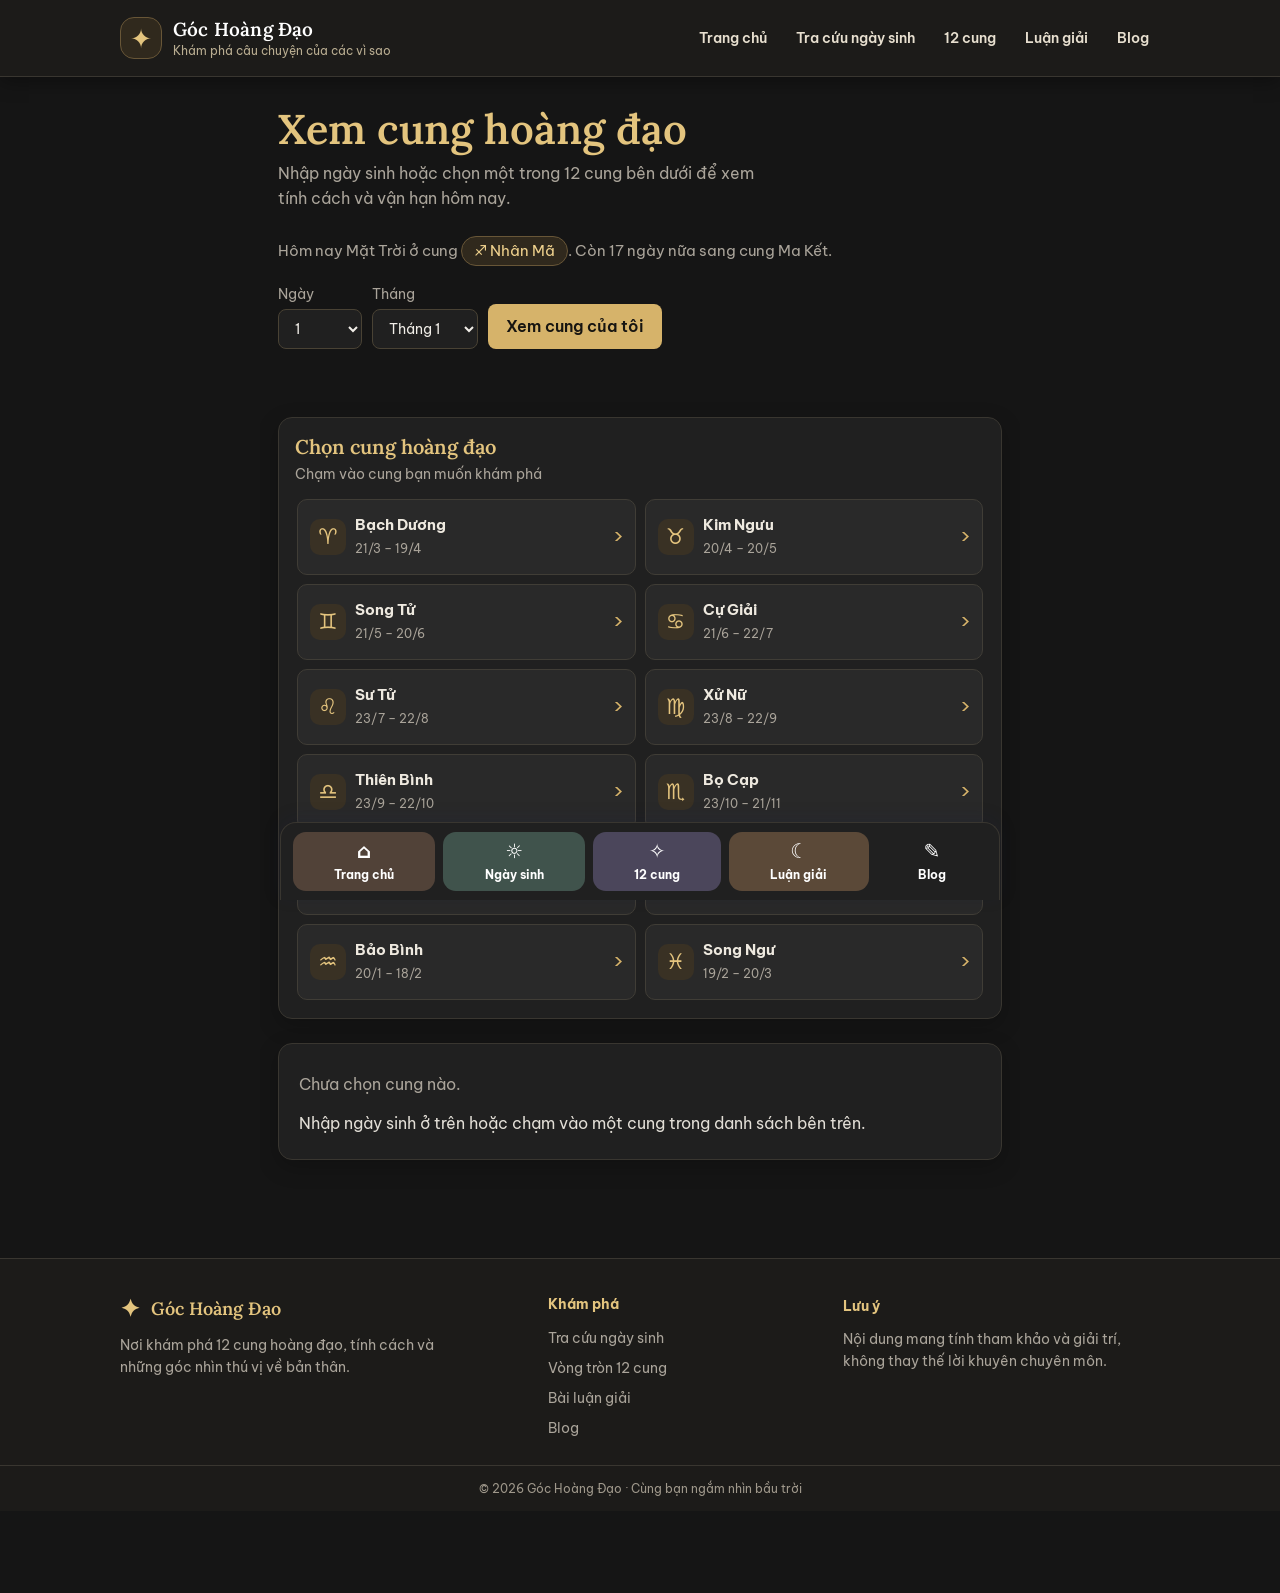
==== commit 55e51157: "Refresh homepage zodiac layout styles" ====
--- a/index.html
+++ b/index.html
@@ -5,7 +5,7 @@
 <meta name="viewport" content="width=device-width, initial-scale=1, viewport-fit=cover">
 <title>Cung hoàng đạo</title>
 <link rel="stylesheet" href="https://fonts.googleapis.com/css2?family=Be+Vietnam+Pro:wght@400;500;600&family=Lora:wght@500;600&display=swap">
-<link rel="stylesheet" href="css/style.css?v=20261114">
+<link rel="stylesheet" href="css/style.css?v=20261115">
 </head>
 <body id="top" class="home-page">
 <header class="site-header">
--- a/css/style.css
+++ b/css/style.css
@@ -322,3 +322,46 @@
  .home-page .zodiac-option .zodiac-name{font-size:.9rem!important}
  .home-page .zodiac-option .zodiac-date{font-size:.72rem!important}
 }
+
+/* Fix danh sach cung nam gon trong index, khong de cung cuoi tran khoi khung */
+.home-page .zodiac-picker{
+  display:block!important;
+  width:100%!important;
+  max-width:100%!important;
+  min-width:0!important;
+  overflow:visible!important;
+}
+.home-page #zodiac-list.zodiac-list{
+  display:grid!important;
+  grid-template-columns:repeat(2,minmax(0,1fr))!important;
+  grid-auto-flow:row!important;
+  align-items:stretch;
+  gap:9px!important;
+  width:100%!important;
+  max-width:100%!important;
+  min-width:0!important;
+  height:auto!important;
+  max-height:none!important;
+  overflow:visible!important;
+  padding:2px!important;
+  margin:0!important;
+}
+.home-page #zodiac-list .zodiac-option{
+  box-sizing:border-box!important;
+  flex:none!important;
+  width:100%!important;
+  max-width:100%!important;
+  min-width:0!important;
+  min-height:76px!important;
+  margin:0!important;
+}
+@media(max-width:560px){
+  .home-page #zodiac-list.zodiac-list{
+    grid-template-columns:minmax(0,1fr)!important;
+    gap:8px!important;
+  }
+  .home-page #zodiac-list .zodiac-option{
+    width:100%!important;
+    min-height:70px!important;
+  }
+}
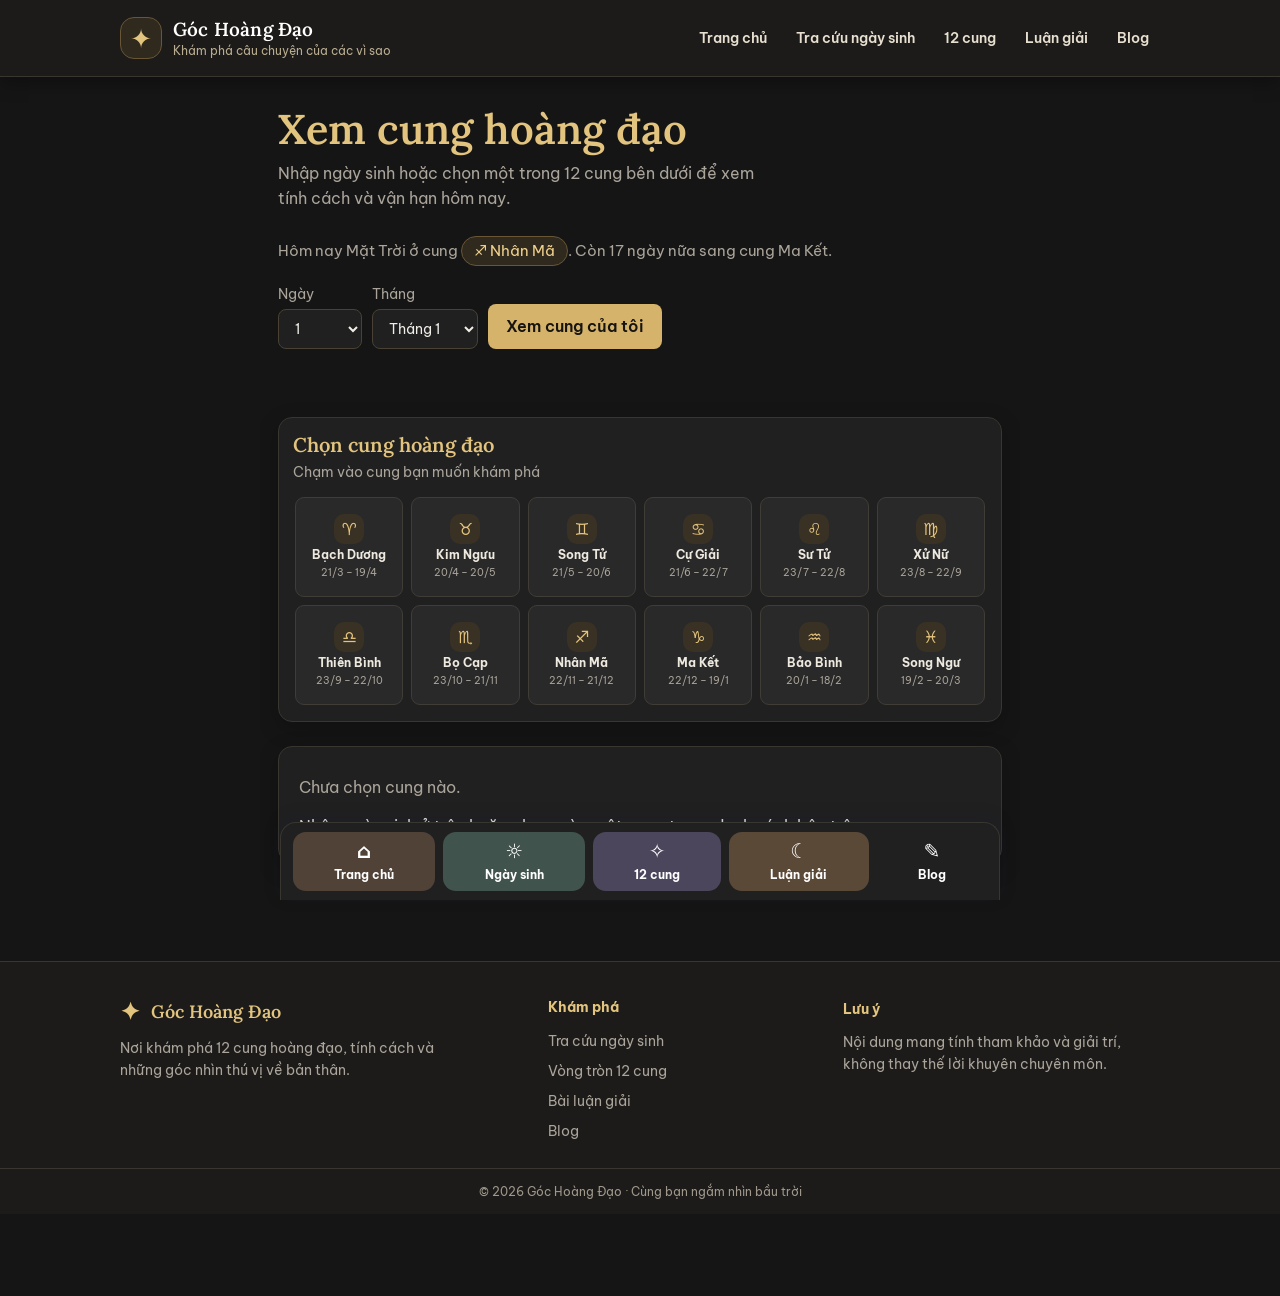
==== commit 555e310c: "Cap nhat cache CSS cho danh sach 6 cung moi hang" ====
--- a/index.html
+++ b/index.html
@@ -5,7 +5,7 @@
 <meta name="viewport" content="width=device-width, initial-scale=1, viewport-fit=cover">
 <title>Cung hoàng đạo</title>
 <link rel="stylesheet" href="https://fonts.googleapis.com/css2?family=Be+Vietnam+Pro:wght@400;500;600&family=Lora:wght@500;600&display=swap">
-<link rel="stylesheet" href="css/style.css?v=20261115">
+<link rel="stylesheet" href="css/style.css?v=20261116">
 </head>
 <body id="top" class="home-page">
 <header class="site-header">
--- a/css/style.css
+++ b/css/style.css
@@ -365,3 +365,22 @@
     min-height:70px!important;
   }
 }
+
+
+/* Danh sach 12 cung: 6 cung moi hang, nam gon trong khung tren ca dien thoai */
+.home-page .zodiac-picker{width:100%;max-width:100%;min-width:0;overflow:hidden;padding:14px}
+.home-page #zodiac-list.zodiac-list{display:grid!important;grid-template-columns:repeat(6,minmax(0,1fr))!important;grid-auto-flow:row!important;gap:8px!important;width:100%!important;max-width:100%!important;min-width:0!important;overflow:hidden!important;padding:2px!important;margin:0!important}
+.home-page #zodiac-list .zodiac-option{display:flex!important;flex-direction:column!important;align-items:center!important;justify-content:center!important;gap:4px!important;box-sizing:border-box!important;width:100%!important;max-width:100%!important;min-width:0!important;min-height:100px!important;height:auto!important;padding:7px 3px!important;overflow:hidden!important;text-align:center!important;border-radius:9px}
+.home-page #zodiac-list .zodiac-symbol{display:grid!important;flex:none!important;width:30px!important;height:30px!important;margin:0!important;font-size:1.05rem!important}
+.home-page #zodiac-list .zodiac-name{display:block!important;width:100%!important;min-width:0!important;margin:0!important;padding:0!important;font-size:clamp(.58rem,1.5vw,.78rem)!important;line-height:1.2!important;text-align:center!important;white-space:normal!important;overflow-wrap:anywhere!important;word-break:normal!important}
+.home-page #zodiac-list .zodiac-date{display:block!important;width:100%!important;min-width:0!important;margin:0!important;padding:0!important;font-size:clamp(.48rem,1.15vw,.62rem)!important;line-height:1.2!important;text-align:center!important;white-space:normal!important;overflow-wrap:anywhere!important}
+.home-page #zodiac-list .zodiac-arrow{display:none!important}
+@media(max-width:560px){
+ .home-page main{padding-left:8px!important;padding-right:8px!important}
+ .home-page .zodiac-picker{padding:9px 6px!important}
+ .home-page #zodiac-list.zodiac-list{grid-template-columns:repeat(6,minmax(0,1fr))!important;gap:4px!important;padding:1px!important}
+ .home-page #zodiac-list .zodiac-option{min-height:86px!important;padding:5px 1px!important;gap:4px!important}
+ .home-page #zodiac-list .zodiac-symbol{width:25px!important;height:25px!important;font-size:.9rem!important;border-radius:7px}
+ .home-page #zodiac-list .zodiac-name{font-size:clamp(.52rem,2.05vw,.68rem)!important;line-height:1.15!important}
+ .home-page #zodiac-list .zodiac-date{font-size:clamp(.43rem,1.65vw,.55rem)!important;line-height:1.15!important}
+}
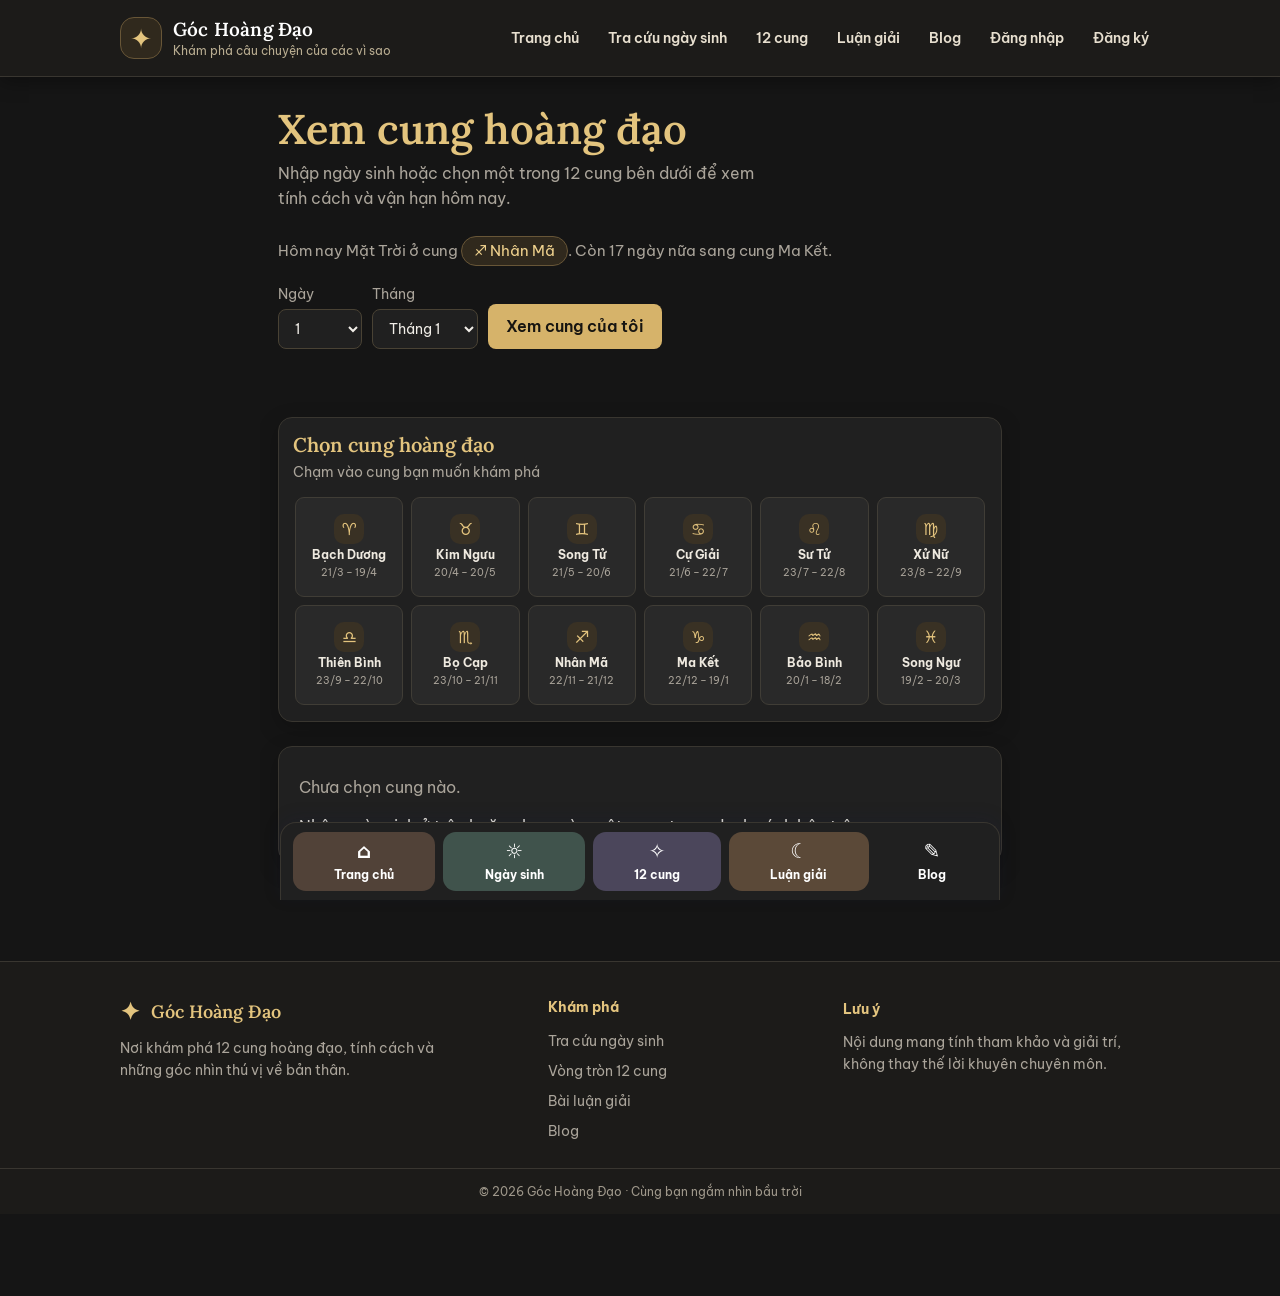
==== commit 84add623: "Add member account links to homepage" ====
--- a/index.html
+++ b/index.html
@@ -20,6 +20,8 @@
       <a href="#wheel">12 cung</a>
       <a href="#detail">Luận giải</a>
       <a href="blog.php">Blog</a>
+      <a href="login.php">Đăng nhập</a>
+      <a href="register.php">Đăng ký</a>
     </nav>
   </div>
 </header>
